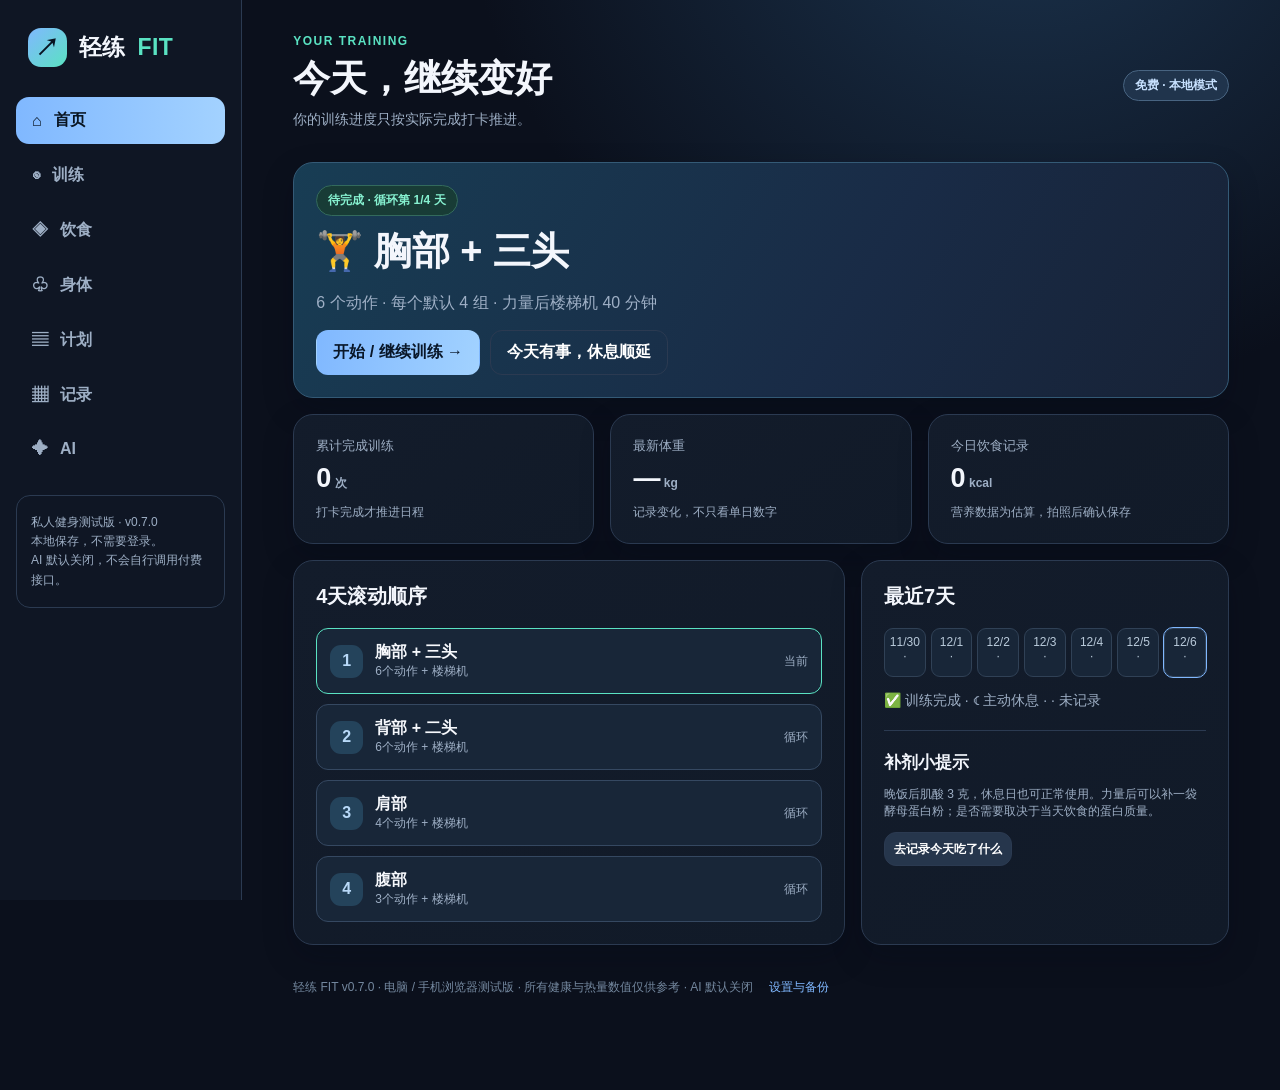
==== index.html @ 4375d593 "Release 0.7.0: meal photo check-ins and personal Android AI" ====
<!doctype html>
<html lang="zh-CN"><head><meta charset="UTF-8"><meta name="viewport" content="width=device-width,initial-scale=1,viewport-fit=cover"><title>轻练 FIT · 健身记录</title>
<style>
:root{--bg:#0b101c;--panel:#131c2b;--panel2:#1b273a;--line:#2b3a51;--text:#f3f6fc;--sub:#9eafc5;--blue:#80b8ff;--aqua:#5ae2c2;--orange:#ffbd80;--red:#fd929b;--shadow:0 12px 30px #03091640}*{box-sizing:border-box}body{margin:0;background:radial-gradient(circle at 80% -15%,#1c3550 0,transparent 35%),var(--bg);font-family:Inter,-apple-system,BlinkMacSystemFont,'Segoe UI','Microsoft Yahei',sans-serif;color:var(--text)}button,input,select,textarea{font:inherit}button{cursor:pointer}a{color:var(--blue)}.shell{display:grid;grid-template-columns:242px minmax(0,1fr);min-height:100vh}.sidebar{background:#101826e8;border-right:1px solid var(--line);padding:28px 16px;position:sticky;top:0;height:100vh}.brand{display:flex;align-items:center;gap:12px;padding:0 12px 30px;font-size:23px;font-weight:900;letter-spacing:.3px}.brandmark{display:grid;place-items:center;width:39px;height:39px;background:linear-gradient(135deg,var(--blue),var(--aqua));border-radius:13px;color:#081321;font-size:24px}.nav{display:grid;gap:8px}.navbtn{border:0;border-radius:13px;padding:13px 16px;display:flex;align-items:center;gap:12px;color:var(--sub);background:transparent;text-align:left;font-weight:650}.navbtn:hover{background:#223047;color:white}.navbtn.active{color:#081421;background:linear-gradient(90deg,var(--blue),#a3d2ff)}.sidehint{padding:17px 14px;line-height:1.6;color:var(--sub);font-size:12px;margin-top:24px;border:1px solid var(--line);border-radius:14px}.main{padding:34px clamp(18px,4vw,60px) 90px;max-width:1480px;width:100%;margin:auto}.pagebar{display:flex;align-items:center;justify-content:space-between;gap:14px;margin-bottom:26px}.eyebrow{font-size:12px;font-weight:800;letter-spacing:1.5px;color:var(--aqua)}h1{font-size:clamp(25px,3vw,37px);margin:6px 0}h2{font-size:20px;margin:0 0 18px}h3{margin:0 0 10px;font-size:17px}.muted{color:var(--sub)}.small{font-size:12px}.lead{font-size:14px;color:var(--sub);margin:7px 0}.chip{display:inline-flex;align-items:center;gap:5px;border:1px solid #486481;background:#20344c;color:#c7e1ff;padding:6px 11px;border-radius:20px;font-size:12px;font-weight:700}.chip.green{border-color:#336a5c;background:#183c36;color:#86f1d0}.chip.warn{border-color:#7d5b3f;background:#433020;color:#ffd0a4}.grid{display:grid;grid-template-columns:repeat(3,minmax(0,1fr));gap:16px}.cols2{display:grid;grid-template-columns:1.5fr 1fr;gap:16px}.card{background:linear-gradient(145deg,var(--panel),#111a28);border:1px solid var(--line);border-radius:20px;padding:22px;box-shadow:var(--shadow)}.hero{background:linear-gradient(120deg,#183d54 0%,#192b46 60%,#172236 100%);border-color:#345a76}.heroTitle{font-size:clamp(23px,3vw,38px);font-weight:850;line-height:1.35;margin:10px 0}.stat{font-size:27px;font-weight:850;margin:8px 0}.statlabel{font-size:13px;color:var(--sub)}.row{display:flex;align-items:center;gap:10px}.between{justify-content:space-between}.wrap{flex-wrap:wrap}.gap{height:16px}.btn{border:1px solid var(--line);background:#26364c;color:white;padding:11px 16px;border-radius:12px;font-weight:750;min-height:43px}.btn:hover{filter:brightness(1.12)}.btn.primary{background:linear-gradient(100deg,var(--blue),#a2d2ff);border-color:transparent;color:#091729}.btn.mint{background:var(--aqua);border:0;color:#092623}.btn.ghost{background:transparent}.btn.danger{background:#502b34;border-color:#79505a;color:#ffbdc6}.btn.sm{padding:6px 9px;font-size:12px;min-height:34px}.btn.block{width:100%}.btn:disabled{opacity:.45;cursor:not-allowed}.pill{padding:8px 12px;border-radius:13px;background:#1c2b3d;color:#bdd0e5;font-size:13px}.list{display:grid;gap:11px}.exercise{background:#192537;border:1px solid #304159;padding:17px;border-radius:16px}.exTop{display:flex;justify-content:space-between;align-items:center;gap:12px}.count{background:#294760;color:#a7ddff;border-radius:10px;padding:7px 10px;font-weight:900}.setrow{display:flex;gap:7px;align-items:center;flex-wrap:wrap;margin-top:14px}.setbtn{border:1px solid #46607a;border-radius:10px;background:#26384e;color:white;padding:9px 11px;font-size:12px;min-width:44px}.setbtn.done{background:#175947;border-color:#388e78;color:#a7ffe0}.setinput{width:75px;text-align:center;background:#101c2d;border:1px solid #40536b;border-radius:8px;color:white;padding:8px 4px;font-size:12px}.field{display:grid;gap:6px}.field label{font-size:12px;color:#bad0e6}.field input,.field select,.field textarea{width:100%;background:#0f1a2a;border:1px solid #40516a;padding:11px 12px;color:white;border-radius:10px;outline-color:var(--blue)}.field textarea{min-height:130px;resize:vertical}.formgrid{display:grid;grid-template-columns:repeat(2,1fr);gap:12px}.spaced{margin-top:15px}.divider{height:1px;background:var(--line);margin:20px 0}.note{padding:13px 15px;border:1px solid #37606b;border-radius:13px;background:#14303d;font-size:13px;color:#c3e9e5;line-height:1.7}.warning{padding:12px 15px;border:1px solid #74563a;border-radius:13px;background:#362719;font-size:13px;color:#f7d5aa}.empty{padding:28px;text-align:center;border:1px dashed #40516a;border-radius:15px;color:var(--sub)}.routine{display:grid;gap:10px}.daymini{display:flex;align-items:center;gap:12px;padding:13px;background:#182638;border:1px solid #354861;border-radius:12px}.daymini.current{border-color:var(--aqua)}.dot{width:33px;height:33px;border-radius:11px;display:grid;place-items:center;background:#24435b;color:#b8d9f8;font-weight:900}.floatright{margin-left:auto}.bigicon{font-size:29px}.chart{width:100%;height:230px;border-radius:12px;background:#101b2a;border:1px solid #283950}.photoGrid{display:grid;grid-template-columns:repeat(auto-fill,minmax(130px,1fr));gap:12px}.photo{border-radius:12px;overflow:hidden;background:#152438;border:1px solid #3b4b60}.photo img{width:100%;height:170px;object-fit:cover;display:block}.photo .label{padding:8px;font-size:12px;color:var(--sub)}.bottomnav{display:none}.split{display:grid;grid-template-columns:repeat(2,minmax(0,1fr));gap:14px}.chat{height:310px;overflow:auto;padding:12px;border-radius:13px;background:#0d1726;border:1px solid #33475b;display:flex;flex-direction:column;gap:12px}.bubble{max-width:91%;padding:11px 13px;border-radius:15px;background:#26384c;line-height:1.65;font-size:14px;white-space:pre-wrap;word-break:break-word}.bubble.me{align-self:flex-end;background:#244f59}.bubble.ai{align-self:flex-start}.switch{appearance:none;width:47px;height:26px;border-radius:99px;background:#516075;position:relative;cursor:pointer;border:0;flex-shrink:0}.switch:checked{background:#4cc6ac}.switch:after{content:'';position:absolute;left:4px;top:4px;width:18px;height:18px;border-radius:50%;background:white;transition:transform .2s}.switch:checked:after{transform:translateX(21px)}.toast{position:fixed;right:22px;bottom:24px;background:#225446;color:white;padding:12px 18px;border-radius:12px;border:1px solid #468e7b;z-index:20;box-shadow:var(--shadow)}.minorheading{font-size:14px;font-weight:750;color:#b1c9e2;margin-bottom:8px}.foot{margin-top:30px;font-size:12px;color:#74889f}strong{color:#f6f8fc}.miniProgress{height:8px;background:#304157;border-radius:99px;overflow:hidden}.miniProgress span{display:block;height:100%;background:linear-gradient(90deg,var(--blue),var(--aqua))}summary{cursor:pointer}.calendar{display:grid;grid-template-columns:repeat(7,minmax(0,1fr));gap:5px}.calcell{background:#182638;border:1px solid #304156;border-radius:9px;min-height:49px;text-align:center;padding:6px 2px;font-size:12px;color:#b9cada}.calcell.done{background:#1b4b44;border-color:#2e9a7e}.calcell.rest{background:#4b3b29;border-color:#8e663e}.calcell.today{outline:1px solid var(--blue)}.calhead{font-size:11px;text-align:center;color:var(--sub);padding-bottom:7px}.textbtn{border:0;background:none;color:var(--blue);padding:4px}.mutedbar{font-size:12px;color:#8194ab;margin-top:8px} @media(max-width:950px){.shell{display:block}.sidebar{display:none}.main{padding:20px 16px 105px}.bottomnav{display:flex;position:fixed;bottom:0;left:0;right:0;z-index:10;background:#101826ed;border-top:1px solid var(--line);padding:8px 4px max(8px,env(safe-area-inset-bottom));justify-content:space-around;backdrop-filter:blur(12px)}.bottomnav .navbtn{font-size:10px;padding:8px 5px;flex-direction:column;gap:4px;min-width:49px;align-items:center}.bottomnav .navbtn span:first-child{font-size:19px}.grid{grid-template-columns:repeat(2,minmax(0,1fr))}.cols2{grid-template-columns:1fr}}@media(max-width:560px){.grid,.split,.formgrid{grid-template-columns:1fr}.card{padding:17px}.heroTitle{font-size:25px}.pagebar{align-items:flex-start}.stat{font-size:24px}.exTop{align-items:start}.setinput{width:70px}.main{padding-left:12px;padding-right:12px}}
.bottomnav .navbtn{min-width:0;flex:1}.photo img{background:#0b101c}button:focus-visible{outline:2px solid var(--aqua);outline-offset:3px}</style><link rel="stylesheet" href="training-details.css"><link rel="stylesheet" href="nutrition.css"><link rel="stylesheet" href="mobile.css"><link rel="stylesheet" href="meal-photo.css"></head><body><header id="fitAppBar" class="fit-appbar"><button class="textbtn" data-fit-mobile="back" aria-label="返回首页" hidden>‹ 返回</button><strong data-fit-app-title>轻练 FIT</strong><button class="btn sm" data-tab="settings">设置与备份</button></header><div class="shell"><aside class="sidebar"><div class="brand"><div class="brandmark">↗</div>轻练 <span style="color:var(--aqua)">FIT</span></div><nav class="nav" id="desktopNav"></nav><div class="sidehint">私人健身测试版 · v0.7.0<br>本地保存，不需要登录。<br>AI 默认关闭，不会自行调用付费接口。</div></aside><main class="main"><div id="app"></div></main></div><nav id="bottomNav" class="bottomnav"></nav><div id="toastbox"></div><script src="mobile-bootstrap.js"></script><script src="app.js"></script><script src="exercise-guides.js"></script><script src="training-details.js"></script><script src="food-database.js"></script><script src="nutrition.js"></script><script src="enhancements.js"></script><script src="mobile-app.js"></script>
<script src="mobile-ai.js"></script><script src="meal-photo.js"></script></body></html>
---- training-details.css ----
.training-heading{margin:0 0 24px}.training-heading>p:first-child{font-size:13px;margin:0 0 4px}.training-heading h1{margin:0 0 8px}.training-overview{display:grid;grid-template-columns:1fr auto;gap:18px;background:#17283a;border:1px solid #35536a;border-radius:18px;padding:22px}.training-overview h2{font-size:26px;margin:9px 0}.training-overview p{margin:0;font-size:13px}.training-day{color:#a8d7f9;font-size:13px;font-weight:650}.training-progress{display:flex;flex-direction:column;justify-content:center;align-items:flex-end;gap:4px}.training-progress>strong{font-size:34px;font-variant-numeric:tabular-nums}.training-progress strong span{font-size:18px;color:var(--sub)}.training-progress>span{font-size:12px;color:var(--sub)}.training-overview .miniProgress{grid-column:1/-1;height:5px}.training-toolbar{display:flex;align-items:center;flex-wrap:wrap;gap:12px;margin:15px 0 24px}.training-layout{display:grid;grid-template-columns:minmax(0,1fr) 300px;align-items:start;gap:22px}.exercise-cards{display:grid;gap:24px;min-width:0}.exercise-card{min-width:0;overflow:hidden;background:#151f2f;border:1px solid #34445b;border-radius:18px}.exercise-card.is-complete{border-color:#4d9787}.exercise-card-heading{display:flex;align-items:center;gap:10px;padding:18px}.exercise-card-heading h2{font-size:19px;line-height:1.4;margin:0;flex:1}.exercise-order{color:#8ea6bc;font-size:13px;font-weight:700;min-width:22px}.exercise-state{font-size:11px;white-space:nowrap;color:#b9c8d8;border:1px solid #4a5c71;border-radius:20px;padding:5px 9px}.exercise-state.is-complete{color:#9debd6;background:#21483e;border-color:#438572}.exercise-media{display:grid;grid-template-columns:repeat(2,minmax(0,1fr));gap:1px;background:#d7dfe5}.exercise-media figure{margin:0;min-width:0;background:#f2f4f6}.exercise-media a{display:block;background:#fff}.exercise-media img{width:100%;height:auto;aspect-ratio:1.35;object-fit:contain;display:block}.exercise-media figcaption{padding:9px 6px;text-align:center;color:#344255;font-size:12px;font-weight:650}.exercise-media-single,.exercise-media-reference{grid-template-columns:1fr}.exercise-media-single img{aspect-ratio:2;max-height:310px}.exercise-media-reference img{aspect-ratio:auto;height:auto;max-height:none}.exercise-media-reference figcaption{font-size:11px}.exercise-media-pending{min-height:170px;display:flex;flex-direction:column;justify-content:center;align-items:center;gap:8px;text-align:center;border-block:1px dashed #56667a;color:var(--sub);background:#0f1927;padding:20px}.exercise-media-pending span{font-size:32px}.exercise-media-pending p{margin:0;font-size:12px}.exercise-card-body{padding:18px}.exercise-target{font-size:20px;font-weight:750;color:#d7ebfc;margin-bottom:14px}.exercise-cues{font-size:13px;line-height:1.85;color:#aebed0;margin:0 0 18px;padding-left:18px}.exercise-complete-button{display:flex;justify-content:center;align-items:center;gap:10px;min-height:48px;width:100%;padding:12px;border:1px solid #56708a;border-radius:11px;background:#23364b;color:#e1edf7;font-weight:700;font-size:14px;touch-action:manipulation}.exercise-complete-button span{font-size:22px;line-height:1}.exercise-complete-button.is-complete{border-color:#4a9c83;background:#1e4c40;color:#b5f5df}.exercise-complete-button:active{transform:scale(.99)}.legacy-draft-note{font-size:11px;color:#d0c3a5}.training-side{position:sticky;top:22px;display:grid;gap:16px}.training-side .card{border-radius:16px;padding:20px;box-shadow:none;background:#131e2e}.training-side h2{font-size:17px;margin-bottom:14px}.cardio-target{font-size:13px;color:var(--sub)}.cardio-target strong{font-size:38px;font-variant-numeric:tabular-nums;margin-right:5px}.training-supplement{font-size:12px;line-height:1.8;color:var(--sub);padding:0 4px;margin:0}.training-submit{border-top:1px solid #3c5067;padding-top:18px}.training-submit>span{display:block;color:var(--sub);font-size:13px;margin-bottom:10px}.training-submit button{min-height:52px}.training-submit p{font-size:11px;text-align:center;color:var(--sub);line-height:1.6}.training-cycle-choice{padding-block:32px}.training-cycle-choice .row{margin-top:24px}
@media(max-width:1150px){.training-layout{grid-template-columns:minmax(0,1fr) 260px}.training-overview{padding:19px}.training-side .card{padding:17px}}
@media(max-width:950px){.training-heading{margin-bottom:18px}.training-layout{grid-template-columns:1fr}.training-side{position:static;grid-template-columns:1fr}.training-supplement,.training-submit{grid-column:1/-1}.training-side .training-submit{margin-bottom:6px}.training-overview h2{font-size:25px}.training-submit button{font-size:16px}.training-overview{padding:18px}}
@media(max-width:560px){.training-heading h1{font-size:28px}.training-layout{gap:22px}.exercise-card-heading{padding:15px 13px;gap:8px}.exercise-card-heading h2{font-size:17px}.exercise-order{font-size:12px;min-width:18px}.exercise-card-body{padding:16px}.exercise-target{font-size:19px}.exercise-cues{font-size:12px;line-height:1.9}.exercise-state{font-size:10px;padding:5px 8px}.exercise-media img{aspect-ratio:1.1}.exercise-media-single img{aspect-ratio:1.75}.exercise-media-reference img{aspect-ratio:auto}.exercise-media figcaption{font-size:11px}.exercise-cards{gap:20px}.training-side{grid-template-columns:1fr}.training-supplement,.training-submit{grid-column:auto}.training-overview{gap:14px}.training-overview h2{font-size:24px}.training-progress>strong{font-size:30px}.training-progress strong span{font-size:16px}.training-toolbar .small{margin-left:auto;font-size:11px}.training-submit{background:#0e1826;border:1px solid #30465e;border-radius:14px;padding:18px}.training-submit p{margin-bottom:0}}
@media(prefers-reduced-motion:reduce){.exercise-complete-button:active{transform:none}}
.cardio-clock{border-top:1px solid #33485e;margin-top:18px;padding-top:10px}.cardio-clock output{display:block;font-size:34px;font-weight:750;font-variant-numeric:tabular-nums;margin:8px 0 16px;color:#d7ebfc}.cardio-clock .row{gap:8px}.cardio-clock .small{line-height:1.7}
---- nutrition.css ----
.nutrition-stats{display:grid;grid-template-columns:repeat(3,minmax(0,1fr));gap:14px}.nutrition-stats .stat small{font-size:13px;font-weight:500;color:var(--sub)}.nutrition-stats p{line-height:1.6}.nutrition-modes{display:flex;gap:8px;padding:5px;background:#101b29;border:1px solid #35475e;border-radius:12px}.nutrition-modes button{flex:1;min-height:46px;border:0;border-radius:9px;color:#b4c6da;background:transparent;font-weight:700}.nutrition-modes button.active{background:#294c64;color:#e3f5ff}.nutrition-layout{display:grid;grid-template-columns:minmax(0,1.15fr) minmax(0,1fr);gap:18px;align-items:start}.nutrition-tools-column{display:grid;gap:16px;min-width:0}.nutrition-tools{display:grid;gap:16px}.nutrition-results{display:grid;gap:7px;max-height:300px;overflow:auto}.nutrition-result{display:flex;align-items:center;justify-content:space-between;gap:10px;border:1px solid #344d65;border-radius:9px;padding:12px;color:#d9e8f6;background:#152435;text-align:left;min-height:48px}.nutrition-result.selected{border-color:#71c7af;background:#1b3a3a}.nutrition-result span{color:var(--sub);font-size:11px;flex-shrink:0}.nutrition-result strong{font-size:13px}.nutrition-calculation{background:#172e3c;border:1px solid #365865;border-radius:12px;padding:15px}.nutrition-calculation strong{font-size:18px}.nutrition-calculation p{font-size:12px;line-height:1.8;color:#b6d6de;margin-bottom:0}#foodForm>.field{margin-top:16px}#enhancedFoodForm>.field{margin-top:15px}.nutrition-layout .card{box-shadow:none}.nutrition-layout .warning{line-height:1.8}.nutrition-layout h2{font-size:19px}.nutrition-layout input[type=file]{max-width:100%;font-size:12px}
@media(max-width:1100px){.nutrition-layout{grid-template-columns:1fr}.nutrition-tools{grid-template-columns:repeat(2,minmax(0,1fr))}}
@media(max-width:600px){.nutrition-stats{grid-template-columns:1fr}.nutrition-stats .card{padding:17px}.nutrition-tools{grid-template-columns:1fr}.nutrition-layout{gap:16px}.nutrition-result{gap:8px}.nutrition-result span{max-width:45%;line-height:1.5;text-align:right;flex-shrink:1}.nutrition-modes button{font-size:13px}.nutrition-layout .btn{font-size:13px}.pagebar:has(#nutritionDate){align-items:flex-start;flex-wrap:wrap}}
@media(max-width:600px){.nutrition-stats{gap:8px}.nutrition-stats .card{display:grid;grid-template-columns:1fr auto;align-items:center;gap:8px;padding:14px}.nutrition-stats .stat{font-size:24px;line-height:1.2}.nutrition-stats p{grid-column:1/-1;margin:0;font-size:11px}.nutrition-tools-column{display:contents}.nutrition-layout>div:last-child{grid-row:2}.nutrition-results{max-height:230px}}
.nutrition-pending-ai{border-color:#659dce;background:#172d40}.nutrition-pending-ai p{line-height:1.8}.nutrition-pending-ai .btn{min-height:44px}.nutrition-edit-override{display:flex;align-items:center;gap:9px;line-height:1.6}.nutrition-edit-override input{width:auto;min-width:19px;min-height:19px}.nutrition-meal-editor input[readonly]{background:#172332;color:#b7c9d8;opacity:.85}.nutrition-meal-editor #mealEdit>.field{margin-top:15px}.nutrition-meal-editor{scroll-margin-top:18px}
---- mobile.css ----
.fit-appbar{display:none}.fit-image-dialog{position:fixed;inset:0;z-index:100;background:#080d17f5;padding:22px;display:flex;align-items:center;justify-content:center;flex-direction:column;gap:20px}.fit-image-dialog img{max-width:100%;max-height:80vh;object-fit:contain}.fit-mobile-storage p{line-height:1.8}.fit-mobile-storage .btn{min-height:44px}
@media(max-width:950px){.fit-appbar{position:sticky;top:0;z-index:15;display:flex;align-items:center;justify-content:space-between;gap:12px;background:#101826f5;border-bottom:1px solid var(--line);min-height:52px;padding:7px 12px}.fit-appbar button{min-height:38px}.fit-appbar strong{font-size:15px;letter-spacing:.2px}.main{padding-top:18px;padding-bottom:calc(110px + env(safe-area-inset-bottom))}.bottomnav{padding-bottom:max(8px,env(safe-area-inset-bottom));}.toast{left:14px;right:14px;bottom:calc(88px + env(safe-area-inset-bottom));z-index:80}.fit-native .foot{font-size:11px}.fit-native .bottomnav .navbtn{min-height:48px}input,select,textarea{font-size:16px}.fit-mobile-storage .row{align-items:stretch}.fit-mobile-storage .btn{flex:1 1 150px}}
---- meal-photo.css ----
.meal-page-heading{align-items:flex-start}.meal-page-heading h1{font-size:30px}.meal-page-heading .field{max-width:160px}.meal-summary{display:grid;grid-template-columns:1fr 1fr;gap:12px 24px;padding:0 2px 22px;margin-bottom:20px;border-bottom:1px solid var(--line)}.meal-summary>div>span{display:block;color:var(--sub);font-size:12px}.meal-summary strong{display:block;font-size:30px;font-weight:800;margin-top:5px}.meal-summary strong small{font-size:13px;font-weight:500;color:var(--sub)}.meal-summary>p,.meal-summary>details{grid-column:1/-1;margin:0;color:var(--sub);font-size:12px;line-height:1.7}.meal-summary details p{color:var(--sub);font-size:12px;line-height:1.8}.meal-photo-layout{display:grid;grid-template-columns:minmax(0,1fr) minmax(0,1fr);gap:26px;align-items:start}.meal-capture{padding:20px;box-shadow:none;background:#121f2e}.meal-capture-heading{display:flex;align-items:center;justify-content:space-between;gap:12px}.meal-capture-heading h2{margin:0}.meal-slots{display:grid;grid-template-columns:repeat(4,1fr);gap:5px;margin:18px 0 14px}.meal-slots button{padding:10px 4px;min-height:43px;border:1px solid #35475b;border-radius:10px;color:#bbcce0;background:#162435}.meal-slots button.selected{border-color:#80b8ff;background:#284f69;color:#fff;font-weight:750}.meal-photo-stage{position:relative;aspect-ratio:16/10;background:#0b1523;border:1px dashed #436079;border-radius:13px;overflow:hidden;display:grid;place-items:center}.meal-photo-stage.has-photo{border-style:solid}.meal-photo-stage>img{width:100%;height:100%;position:absolute;object-fit:contain}.meal-photo-empty{text-align:center;padding:20px;color:#dceaf9;display:grid;justify-items:center;gap:9px}.meal-photo-empty svg{width:53px;height:53px;fill:none;stroke:#8cb8d8;stroke-width:2;stroke-linecap:round;stroke-linejoin:round;margin-bottom:7px}.meal-photo-empty strong{font-size:17px}.meal-photo-empty span{font-size:12px;color:var(--sub)}.meal-remove{position:absolute;right:9px;top:9px;width:35px;height:35px;border-radius:50%;border:1px solid #7890a5;background:#0c1826dc;color:white;font-size:23px}.meal-hidden-input{position:absolute;width:1px;height:1px;opacity:0;overflow:hidden;pointer-events:none}.meal-camera-actions{display:grid;grid-template-columns:1.1fr 1fr;gap:9px;margin:13px 0 18px}.meal-camera-actions button{font-size:14px}.meal-capture-meta{display:grid;grid-template-columns:140px minmax(0,1fr);gap:12px}.meal-capture-meta .field input{min-width:0}.meal-recognition-actions{display:grid;gap:10px;margin-top:17px}.meal-photo-message{margin:16px 0 0}.meal-photo-help{line-height:1.8;margin:14px 0 0}.meal-photo-help .textbtn{font-size:12px}.meal-review{margin-top:18px}.meal-review #foodForm>.field{margin-top:14px}.meal-review p{line-height:1.7}.meal-pending{border-color:#659dce}.meal-manual{padding:15px 0;color:var(--sub);font-size:13px}.meal-manual summary{min-height:35px}.meal-journal h2{font-size:19px;margin-bottom:14px}.meal-journal-grid{display:grid;gap:16px}.meal-slot{border-bottom:1px solid var(--line);padding:0 0 17px}.meal-slot h3{font-size:14px;margin-bottom:11px;display:flex;justify-content:space-between;align-items:center}.meal-slot h3>span{font-size:11px;color:var(--sub);font-weight:500}.meal-slot-empty{display:flex;align-items:center;justify-content:space-between;gap:8px;min-height:56px;color:#859aaf;font-size:12px}.meal-entry{display:flex;gap:13px;margin-top:12px;min-width:0;background:#142131;padding:12px;border-radius:12px}.meal-entry-image{border:0;padding:0;border-radius:9px;overflow:hidden;flex:0 0 88px;height:100px;background:#0d1723}.meal-entry-image img{display:block;width:100%;height:100%;object-fit:cover}.meal-entry-body{min-width:0;flex:1}.meal-entry-body>strong{font-size:14px;overflow-wrap:anywhere}.meal-entry-body>p{font-size:12px;color:#b9d9e1;line-height:1.7;margin:8px 0 4px}.meal-entry-body .textbtn{font-size:11px;padding:3px}.meal-entry-body .row{gap:6px;margin-top:8px}.meal-history{max-height:330px;overflow:auto;font-size:12px;color:var(--sub)}.meal-back{margin-bottom:16px}.meal-manual .btn{margin-top:10px}@media(max-width:950px){.meal-photo-layout{grid-template-columns:1fr;gap:22px}.meal-journal-grid{grid-template-columns:repeat(2,minmax(0,1fr));gap:18px}.meal-page-heading h1{font-size:27px}}@media(max-width:560px){.meal-page-heading{gap:10px;margin-bottom:20px}.meal-page-heading .field{max-width:141px}.meal-page-heading input{font-size:13px;min-height:42px;padding:9px}.meal-page-heading .lead{font-size:12px}.meal-capture{padding:16px}.meal-capture h2{font-size:18px}.meal-capture-meta{grid-template-columns:1fr}.meal-journal-grid{grid-template-columns:1fr;gap:13px}.meal-summary strong{font-size:27px}.meal-photo-empty{padding:12px;gap:7px}.meal-photo-empty svg{width:43px;height:43px}.meal-camera-actions .btn{padding:11px 6px;font-size:13px}.meal-entry-image{flex-basis:82px;height:96px}.meal-entry-body .row{flex-wrap:wrap}.meal-entry-body>p{font-size:12px}.meal-slots{margin-top:16px}.meal-summary{margin-bottom:17px;padding-bottom:17px}.meal-recognition-actions>.textbtn{min-height:42px}}
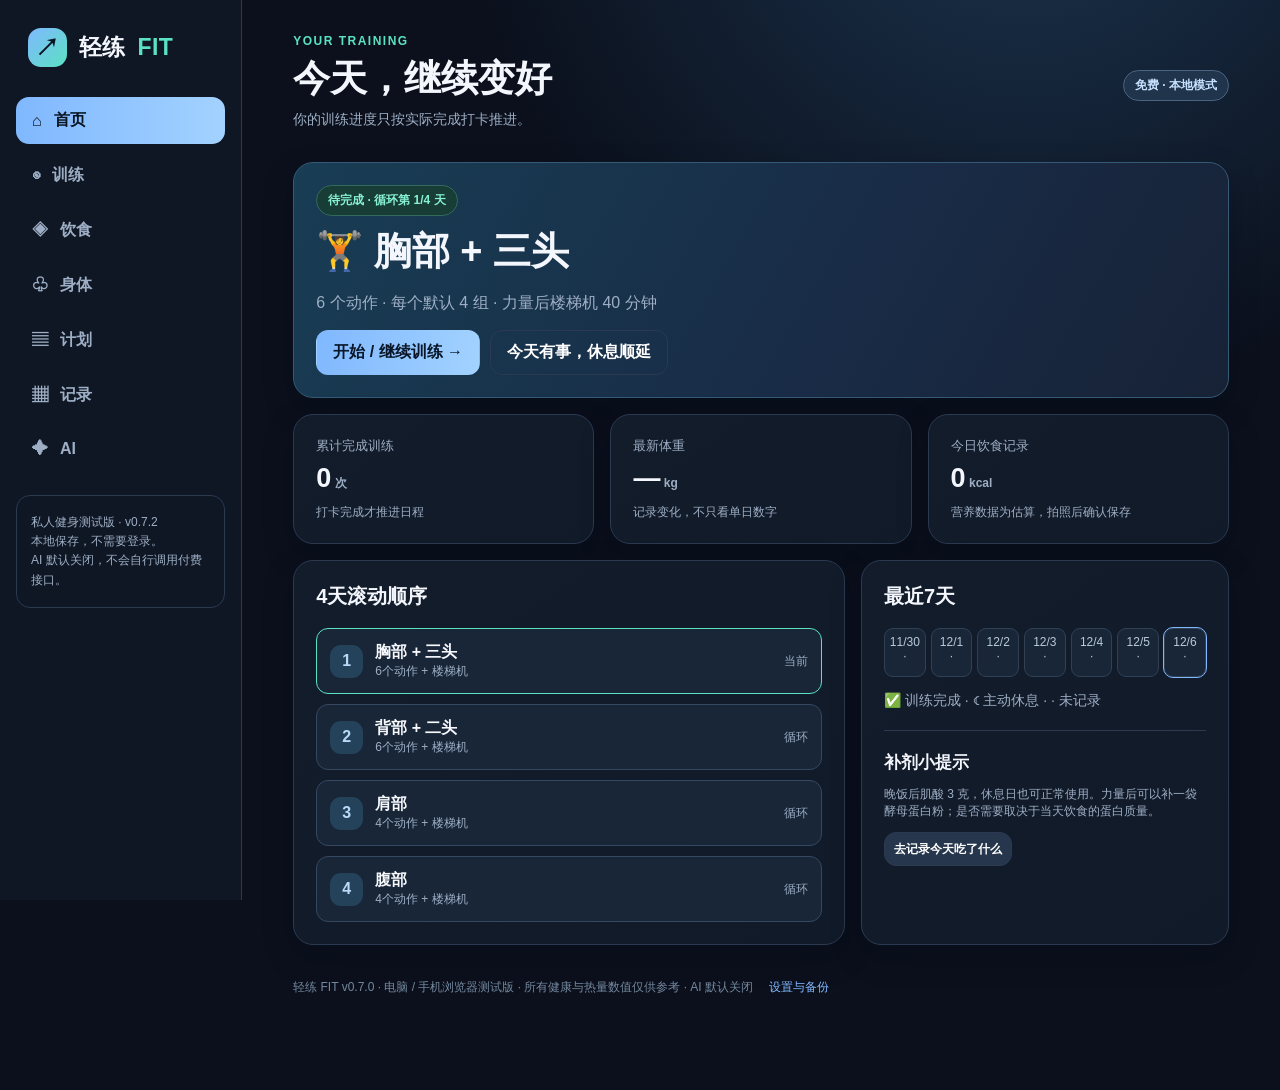
==== commit cc1970f4: "Release 0.7.2: detailed exercise instructions and cable crunch" ====
--- a/index.html
+++ b/index.html
@@ -2,5 +2,5 @@
 <html lang="zh-CN"><head><meta charset="UTF-8"><meta name="viewport" content="width=device-width,initial-scale=1,viewport-fit=cover"><title>轻练 FIT · 健身记录</title>
 <style>
 :root{--bg:#0b101c;--panel:#131c2b;--panel2:#1b273a;--line:#2b3a51;--text:#f3f6fc;--sub:#9eafc5;--blue:#80b8ff;--aqua:#5ae2c2;--orange:#ffbd80;--red:#fd929b;--shadow:0 12px 30px #03091640}*{box-sizing:border-box}body{margin:0;background:radial-gradient(circle at 80% -15%,#1c3550 0,transparent 35%),var(--bg);font-family:Inter,-apple-system,BlinkMacSystemFont,'Segoe UI','Microsoft Yahei',sans-serif;color:var(--text)}button,input,select,textarea{font:inherit}button{cursor:pointer}a{color:var(--blue)}.shell{display:grid;grid-template-columns:242px minmax(0,1fr);min-height:100vh}.sidebar{background:#101826e8;border-right:1px solid var(--line);padding:28px 16px;position:sticky;top:0;height:100vh}.brand{display:flex;align-items:center;gap:12px;padding:0 12px 30px;font-size:23px;font-weight:900;letter-spacing:.3px}.brandmark{display:grid;place-items:center;width:39px;height:39px;background:linear-gradient(135deg,var(--blue),var(--aqua));border-radius:13px;color:#081321;font-size:24px}.nav{display:grid;gap:8px}.navbtn{border:0;border-radius:13px;padding:13px 16px;display:flex;align-items:center;gap:12px;color:var(--sub);background:transparent;text-align:left;font-weight:650}.navbtn:hover{background:#223047;color:white}.navbtn.active{color:#081421;background:linear-gradient(90deg,var(--blue),#a3d2ff)}.sidehint{padding:17px 14px;line-height:1.6;color:var(--sub);font-size:12px;margin-top:24px;border:1px solid var(--line);border-radius:14px}.main{padding:34px clamp(18px,4vw,60px) 90px;max-width:1480px;width:100%;margin:auto}.pagebar{display:flex;align-items:center;justify-content:space-between;gap:14px;margin-bottom:26px}.eyebrow{font-size:12px;font-weight:800;letter-spacing:1.5px;color:var(--aqua)}h1{font-size:clamp(25px,3vw,37px);margin:6px 0}h2{font-size:20px;margin:0 0 18px}h3{margin:0 0 10px;font-size:17px}.muted{color:var(--sub)}.small{font-size:12px}.lead{font-size:14px;color:var(--sub);margin:7px 0}.chip{display:inline-flex;align-items:center;gap:5px;border:1px solid #486481;background:#20344c;color:#c7e1ff;padding:6px 11px;border-radius:20px;font-size:12px;font-weight:700}.chip.green{border-color:#336a5c;background:#183c36;color:#86f1d0}.chip.warn{border-color:#7d5b3f;background:#433020;color:#ffd0a4}.grid{display:grid;grid-template-columns:repeat(3,minmax(0,1fr));gap:16px}.cols2{display:grid;grid-template-columns:1.5fr 1fr;gap:16px}.card{background:linear-gradient(145deg,var(--panel),#111a28);border:1px solid var(--line);border-radius:20px;padding:22px;box-shadow:var(--shadow)}.hero{background:linear-gradient(120deg,#183d54 0%,#192b46 60%,#172236 100%);border-color:#345a76}.heroTitle{font-size:clamp(23px,3vw,38px);font-weight:850;line-height:1.35;margin:10px 0}.stat{font-size:27px;font-weight:850;margin:8px 0}.statlabel{font-size:13px;color:var(--sub)}.row{display:flex;align-items:center;gap:10px}.between{justify-content:space-between}.wrap{flex-wrap:wrap}.gap{height:16px}.btn{border:1px solid var(--line);background:#26364c;color:white;padding:11px 16px;border-radius:12px;font-weight:750;min-height:43px}.btn:hover{filter:brightness(1.12)}.btn.primary{background:linear-gradient(100deg,var(--blue),#a2d2ff);border-color:transparent;color:#091729}.btn.mint{background:var(--aqua);border:0;color:#092623}.btn.ghost{background:transparent}.btn.danger{background:#502b34;border-color:#79505a;color:#ffbdc6}.btn.sm{padding:6px 9px;font-size:12px;min-height:34px}.btn.block{width:100%}.btn:disabled{opacity:.45;cursor:not-allowed}.pill{padding:8px 12px;border-radius:13px;background:#1c2b3d;color:#bdd0e5;font-size:13px}.list{display:grid;gap:11px}.exercise{background:#192537;border:1px solid #304159;padding:17px;border-radius:16px}.exTop{display:flex;justify-content:space-between;align-items:center;gap:12px}.count{background:#294760;color:#a7ddff;border-radius:10px;padding:7px 10px;font-weight:900}.setrow{display:flex;gap:7px;align-items:center;flex-wrap:wrap;margin-top:14px}.setbtn{border:1px solid #46607a;border-radius:10px;background:#26384e;color:white;padding:9px 11px;font-size:12px;min-width:44px}.setbtn.done{background:#175947;border-color:#388e78;color:#a7ffe0}.setinput{width:75px;text-align:center;background:#101c2d;border:1px solid #40536b;border-radius:8px;color:white;padding:8px 4px;font-size:12px}.field{display:grid;gap:6px}.field label{font-size:12px;color:#bad0e6}.field input,.field select,.field textarea{width:100%;background:#0f1a2a;border:1px solid #40516a;padding:11px 12px;color:white;border-radius:10px;outline-color:var(--blue)}.field textarea{min-height:130px;resize:vertical}.formgrid{display:grid;grid-template-columns:repeat(2,1fr);gap:12px}.spaced{margin-top:15px}.divider{height:1px;background:var(--line);margin:20px 0}.note{padding:13px 15px;border:1px solid #37606b;border-radius:13px;background:#14303d;font-size:13px;color:#c3e9e5;line-height:1.7}.warning{padding:12px 15px;border:1px solid #74563a;border-radius:13px;background:#362719;font-size:13px;color:#f7d5aa}.empty{padding:28px;text-align:center;border:1px dashed #40516a;border-radius:15px;color:var(--sub)}.routine{display:grid;gap:10px}.daymini{display:flex;align-items:center;gap:12px;padding:13px;background:#182638;border:1px solid #354861;border-radius:12px}.daymini.current{border-color:var(--aqua)}.dot{width:33px;height:33px;border-radius:11px;display:grid;place-items:center;background:#24435b;color:#b8d9f8;font-weight:900}.floatright{margin-left:auto}.bigicon{font-size:29px}.chart{width:100%;height:230px;border-radius:12px;background:#101b2a;border:1px solid #283950}.photoGrid{display:grid;grid-template-columns:repeat(auto-fill,minmax(130px,1fr));gap:12px}.photo{border-radius:12px;overflow:hidden;background:#152438;border:1px solid #3b4b60}.photo img{width:100%;height:170px;object-fit:cover;display:block}.photo .label{padding:8px;font-size:12px;color:var(--sub)}.bottomnav{display:none}.split{display:grid;grid-template-columns:repeat(2,minmax(0,1fr));gap:14px}.chat{height:310px;overflow:auto;padding:12px;border-radius:13px;background:#0d1726;border:1px solid #33475b;display:flex;flex-direction:column;gap:12px}.bubble{max-width:91%;padding:11px 13px;border-radius:15px;background:#26384c;line-height:1.65;font-size:14px;white-space:pre-wrap;word-break:break-word}.bubble.me{align-self:flex-end;background:#244f59}.bubble.ai{align-self:flex-start}.switch{appearance:none;width:47px;height:26px;border-radius:99px;background:#516075;position:relative;cursor:pointer;border:0;flex-shrink:0}.switch:checked{background:#4cc6ac}.switch:after{content:'';position:absolute;left:4px;top:4px;width:18px;height:18px;border-radius:50%;background:white;transition:transform .2s}.switch:checked:after{transform:translateX(21px)}.toast{position:fixed;right:22px;bottom:24px;background:#225446;color:white;padding:12px 18px;border-radius:12px;border:1px solid #468e7b;z-index:20;box-shadow:var(--shadow)}.minorheading{font-size:14px;font-weight:750;color:#b1c9e2;margin-bottom:8px}.foot{margin-top:30px;font-size:12px;color:#74889f}strong{color:#f6f8fc}.miniProgress{height:8px;background:#304157;border-radius:99px;overflow:hidden}.miniProgress span{display:block;height:100%;background:linear-gradient(90deg,var(--blue),var(--aqua))}summary{cursor:pointer}.calendar{display:grid;grid-template-columns:repeat(7,minmax(0,1fr));gap:5px}.calcell{background:#182638;border:1px solid #304156;border-radius:9px;min-height:49px;text-align:center;padding:6px 2px;font-size:12px;color:#b9cada}.calcell.done{background:#1b4b44;border-color:#2e9a7e}.calcell.rest{background:#4b3b29;border-color:#8e663e}.calcell.today{outline:1px solid var(--blue)}.calhead{font-size:11px;text-align:center;color:var(--sub);padding-bottom:7px}.textbtn{border:0;background:none;color:var(--blue);padding:4px}.mutedbar{font-size:12px;color:#8194ab;margin-top:8px} @media(max-width:950px){.shell{display:block}.sidebar{display:none}.main{padding:20px 16px 105px}.bottomnav{display:flex;position:fixed;bottom:0;left:0;right:0;z-index:10;background:#101826ed;border-top:1px solid var(--line);padding:8px 4px max(8px,env(safe-area-inset-bottom));justify-content:space-around;backdrop-filter:blur(12px)}.bottomnav .navbtn{font-size:10px;padding:8px 5px;flex-direction:column;gap:4px;min-width:49px;align-items:center}.bottomnav .navbtn span:first-child{font-size:19px}.grid{grid-template-columns:repeat(2,minmax(0,1fr))}.cols2{grid-template-columns:1fr}}@media(max-width:560px){.grid,.split,.formgrid{grid-template-columns:1fr}.card{padding:17px}.heroTitle{font-size:25px}.pagebar{align-items:flex-start}.stat{font-size:24px}.exTop{align-items:start}.setinput{width:70px}.main{padding-left:12px;padding-right:12px}}
-.bottomnav .navbtn{min-width:0;flex:1}.photo img{background:#0b101c}button:focus-visible{outline:2px solid var(--aqua);outline-offset:3px}</style><link rel="stylesheet" href="training-details.css"><link rel="stylesheet" href="nutrition.css"><link rel="stylesheet" href="mobile.css"><link rel="stylesheet" href="meal-photo.css"></head><body><header id="fitAppBar" class="fit-appbar"><button class="textbtn" data-fit-mobile="back" aria-label="返回首页" hidden>‹ 返回</button><strong data-fit-app-title>轻练 FIT</strong><button class="btn sm" data-tab="settings">设置与备份</button></header><div class="shell"><aside class="sidebar"><div class="brand"><div class="brandmark">↗</div>轻练 <span style="color:var(--aqua)">FIT</span></div><nav class="nav" id="desktopNav"></nav><div class="sidehint">私人健身测试版 · v0.7.0<br>本地保存，不需要登录。<br>AI 默认关闭，不会自行调用付费接口。</div></aside><main class="main"><div id="app"></div></main></div><nav id="bottomNav" class="bottomnav"></nav><div id="toastbox"></div><script src="mobile-bootstrap.js"></script><script src="app.js"></script><script src="exercise-guides.js"></script><script src="training-details.js"></script><script src="food-database.js"></script><script src="nutrition.js"></script><script src="enhancements.js"></script><script src="mobile-app.js"></script>
+.bottomnav .navbtn{min-width:0;flex:1}.photo img{background:#0b101c}button:focus-visible{outline:2px solid var(--aqua);outline-offset:3px}</style><link rel="stylesheet" href="training-details.css"><link rel="stylesheet" href="nutrition.css"><link rel="stylesheet" href="mobile.css"><link rel="stylesheet" href="meal-photo.css"></head><body><header id="fitAppBar" class="fit-appbar"><button class="textbtn" data-fit-mobile="back" aria-label="返回首页" hidden>‹ 返回</button><strong data-fit-app-title>轻练 FIT</strong><button class="btn sm" data-tab="settings">设置与备份</button></header><div class="shell"><aside class="sidebar"><div class="brand"><div class="brandmark">↗</div>轻练 <span style="color:var(--aqua)">FIT</span></div><nav class="nav" id="desktopNav"></nav><div class="sidehint">私人健身测试版 · v0.7.2<br>本地保存，不需要登录。<br>AI 默认关闭，不会自行调用付费接口。</div></aside><main class="main"><div id="app"></div></main></div><nav id="bottomNav" class="bottomnav"></nav><div id="toastbox"></div><script src="mobile-bootstrap.js"></script><script src="app.js"></script><script src="exercise-guides.js"></script><script src="training-details.js"></script><script src="food-database.js"></script><script src="nutrition.js"></script><script src="enhancements.js"></script><script src="mobile-app.js"></script>
 <script src="mobile-ai.js"></script><script src="meal-photo.js"></script></body></html>
--- a/training-details.css
+++ b/training-details.css
@@ -4,3 +4,6 @@
 @media(max-width:560px){.training-heading h1{font-size:28px}.training-layout{gap:22px}.exercise-card-heading{padding:15px 13px;gap:8px}.exercise-card-heading h2{font-size:17px}.exercise-order{font-size:12px;min-width:18px}.exercise-card-body{padding:16px}.exercise-target{font-size:19px}.exercise-cues{font-size:12px;line-height:1.9}.exercise-state{font-size:10px;padding:5px 8px}.exercise-media img{aspect-ratio:1.1}.exercise-media-single img{aspect-ratio:1.75}.exercise-media-reference img{aspect-ratio:auto}.exercise-media figcaption{font-size:11px}.exercise-cards{gap:20px}.training-side{grid-template-columns:1fr}.training-supplement,.training-submit{grid-column:auto}.training-overview{gap:14px}.training-overview h2{font-size:24px}.training-progress>strong{font-size:30px}.training-progress strong span{font-size:16px}.training-toolbar .small{margin-left:auto;font-size:11px}.training-submit{background:#0e1826;border:1px solid #30465e;border-radius:14px;padding:18px}.training-submit p{margin-bottom:0}}
 @media(prefers-reduced-motion:reduce){.exercise-complete-button:active{transform:none}}
 .cardio-clock{border-top:1px solid #33485e;margin-top:18px;padding-top:10px}.cardio-clock output{display:block;font-size:34px;font-weight:750;font-variant-numeric:tabular-nums;margin:8px 0 16px;color:#d7ebfc}.cardio-clock .row{gap:8px}.cardio-clock .small{line-height:1.7}
+
+.exercise-technique{scroll-margin-top:80px;border:1px solid #354b60;border-radius:12px;background:#111e2d;margin:0 0 18px;overflow:hidden}.exercise-technique>summary{display:flex;align-items:center;justify-content:space-between;gap:12px;min-height:58px;padding:13px 14px;list-style:none;touch-action:manipulation}.exercise-technique>summary::-webkit-details-marker{display:none}.exercise-technique>summary strong{font-size:14px;font-weight:700;color:#dcebf8}.exercise-technique>summary small{display:block;margin-top:4px;color:#a2b5c9;font-size:11px;line-height:1.5}.exercise-technique>summary:focus-visible{outline:2px solid var(--aqua);outline-offset:-3px;border-radius:10px}.exercise-technique[open]>summary{border-bottom:1px solid #354b60;background:#192b3d}.technique-chevron{font-size:23px;line-height:1;color:#a3cce1;flex-shrink:0}.exercise-technique[open] .technique-chevron{transform:rotate(180deg)}.technique-body{padding:4px 14px 15px;overflow-wrap:anywhere}.technique-target{font-size:13px;line-height:1.8;color:#cfdeed;padding:11px 0 13px;margin:0}.technique-target>span{display:block;font-size:11px;color:#91b8c8;margin-bottom:4px}.technique-sections{margin:0}.technique-section{padding:13px 0;border-top:1px solid #2a3d51;display:grid;grid-template-columns:100px minmax(0,1fr);gap:12px}.technique-section dt{font-size:12px;font-weight:700;color:#a9d9d0;line-height:1.9}.technique-section dd{margin:0;min-width:0}.technique-section ul{margin:0;padding-left:18px;font-size:13px;line-height:1.95;color:#c1cfe0}.technique-section li+li{margin-top:6px}.technique-note{font-size:12px;line-height:1.85;color:#d7ceae;background:#292b27;border-left:2px solid #a39667;padding:10px 11px;margin:0 0 10px}.technique-sources{display:grid;gap:7px;border-top:1px solid #2a3d51;padding-top:13px;font-size:11px;line-height:1.65}.technique-sources>span{color:#8da3b9}.technique-sources a{color:#a9cde4;text-decoration:underline;text-underline-offset:3px}.exercise-technique-pending{font-size:12px;line-height:1.8;color:#b8ad91;margin:0 0 18px}.exercise-card{scroll-margin-top:80px}
+@media(max-width:560px){.technique-section{grid-template-columns:minmax(0,1fr);gap:5px;padding:12px 0}.technique-section ul{font-size:12px;line-height:1.95}.technique-body{padding:3px 12px 13px}.exercise-technique>summary{padding:12px}.technique-target{font-size:12px}}
